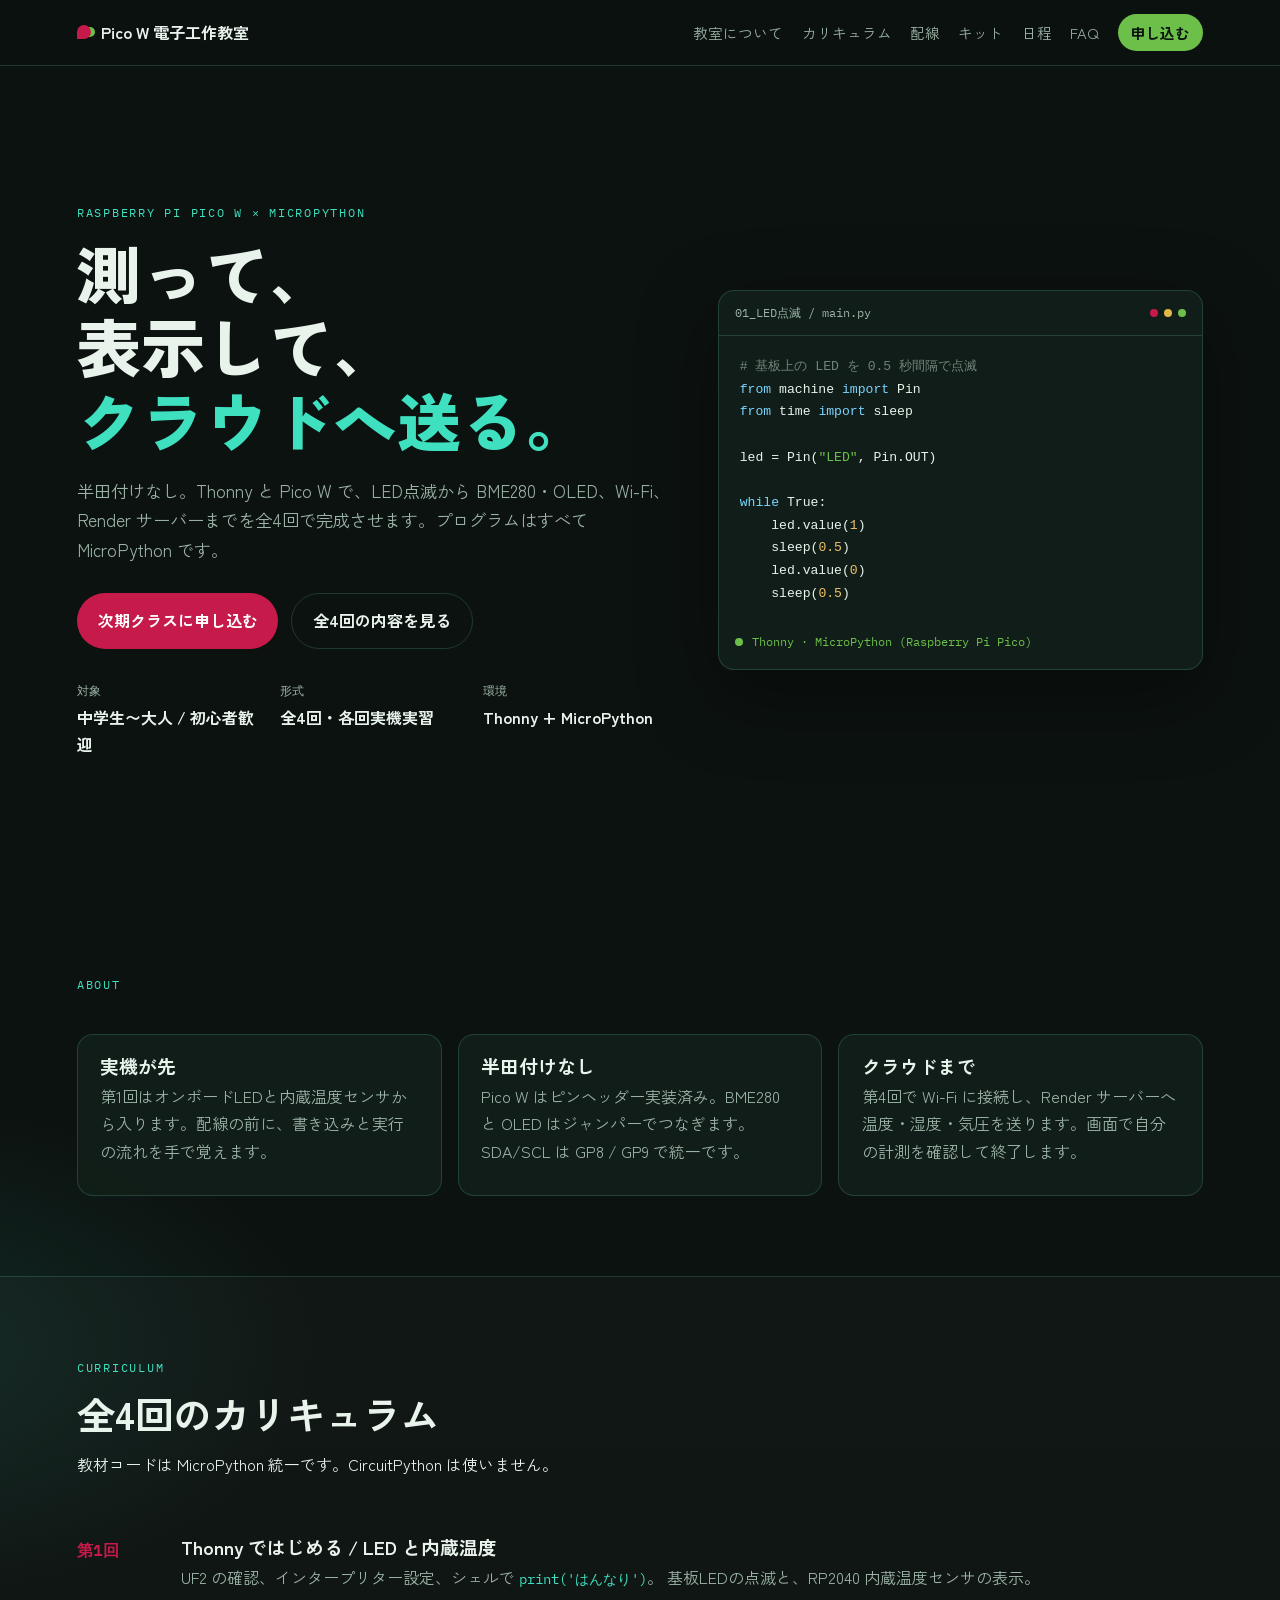
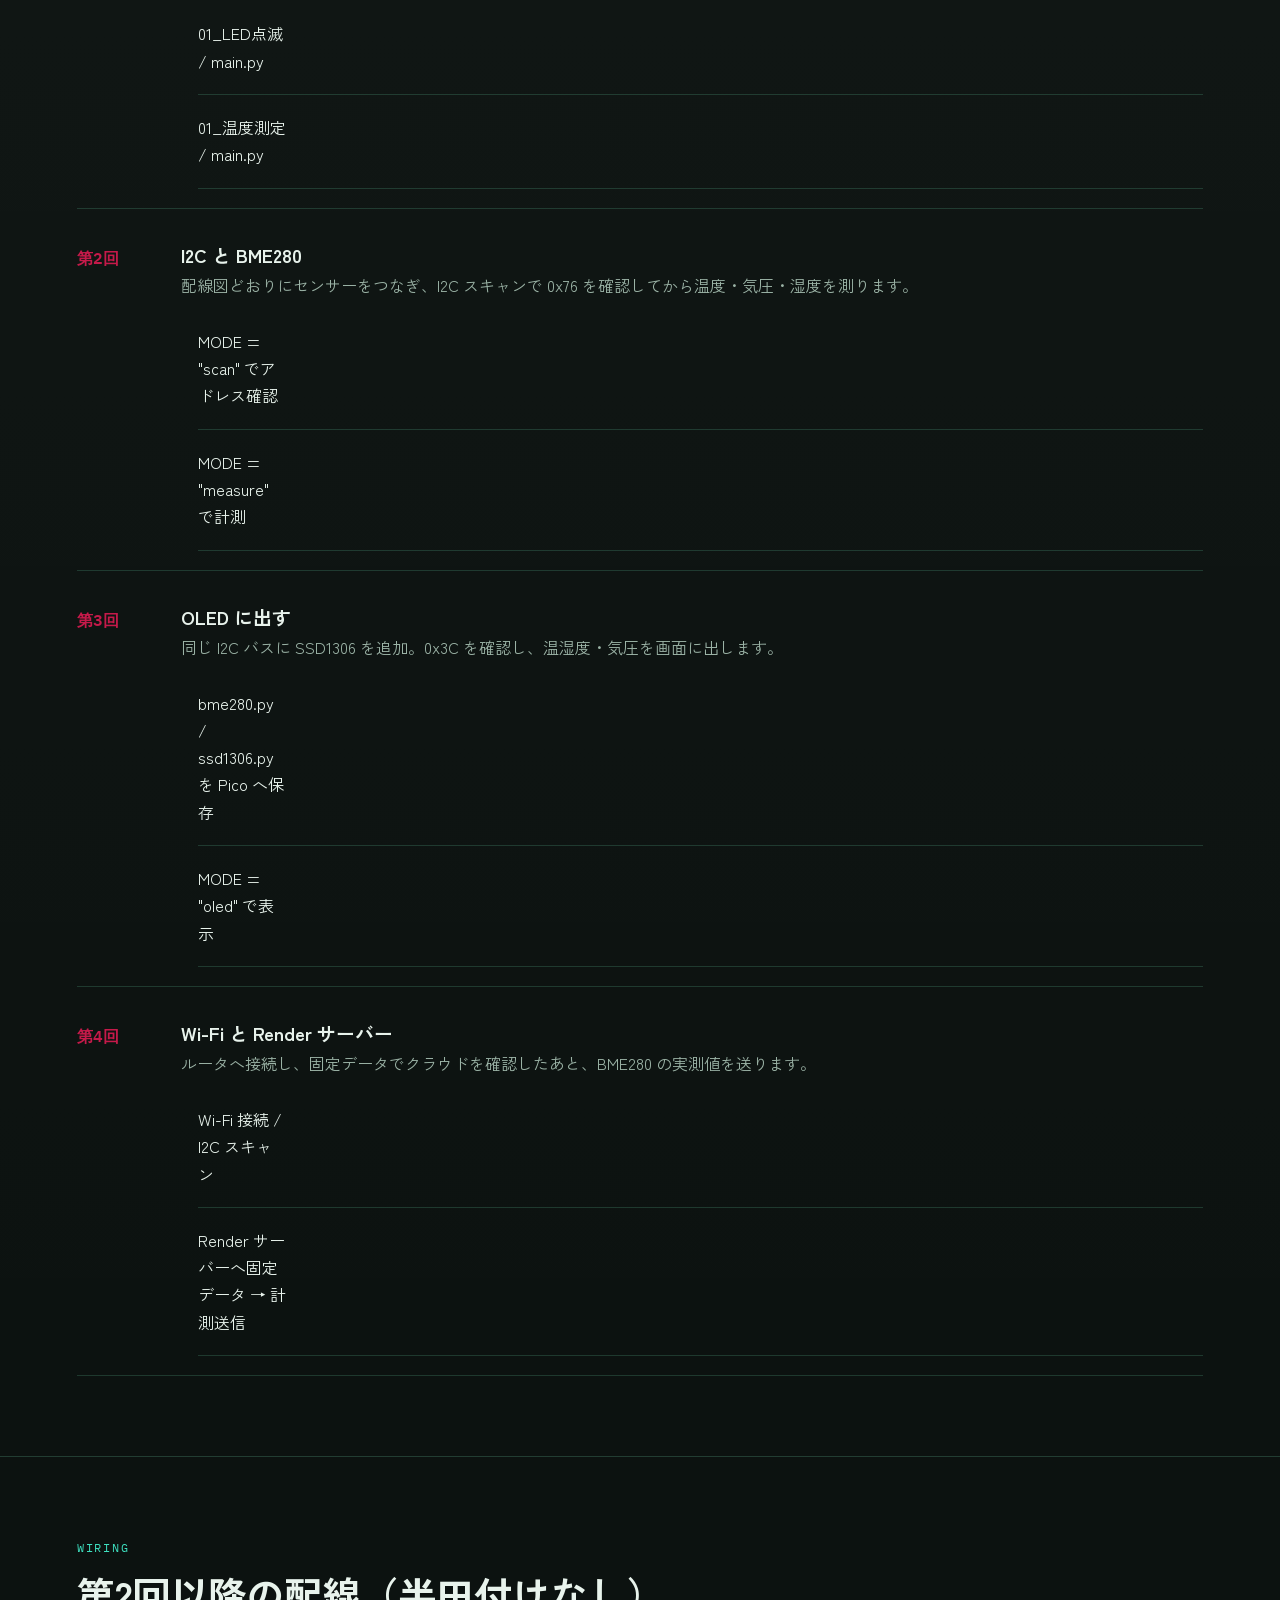
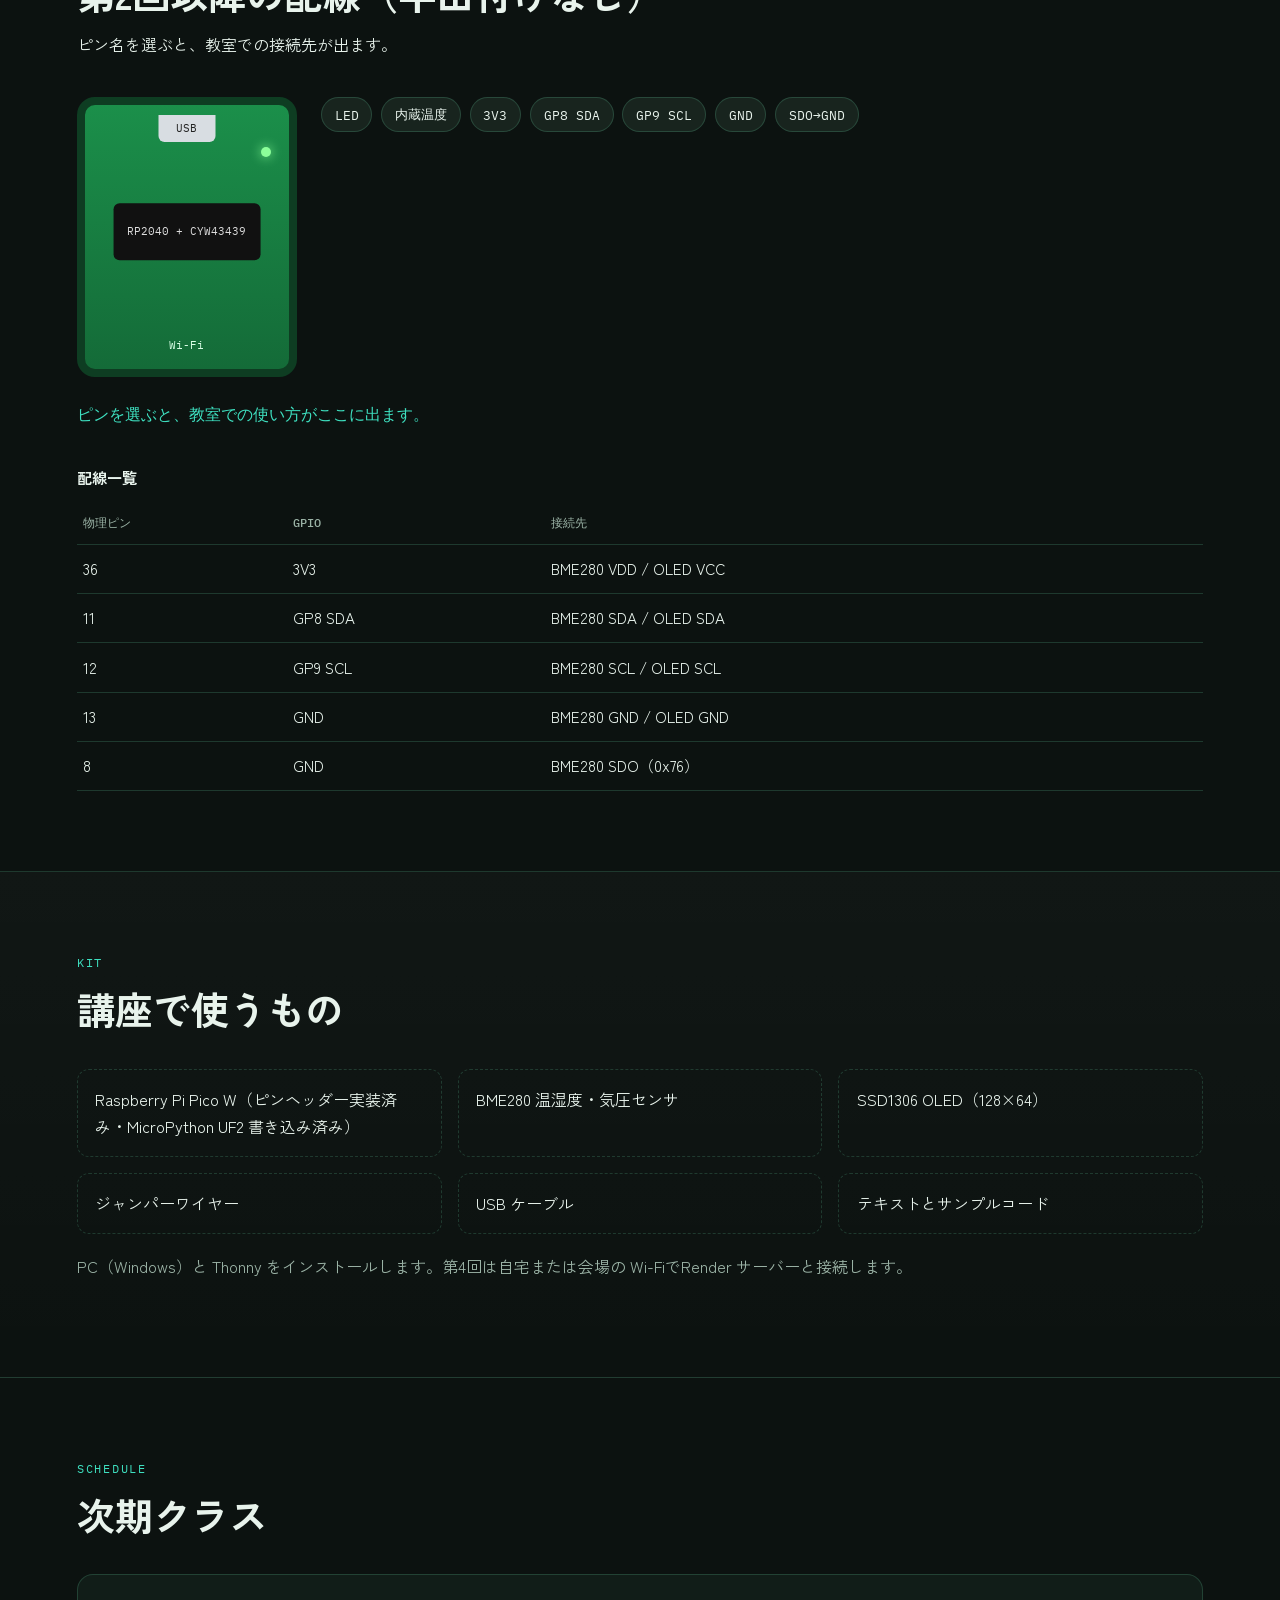
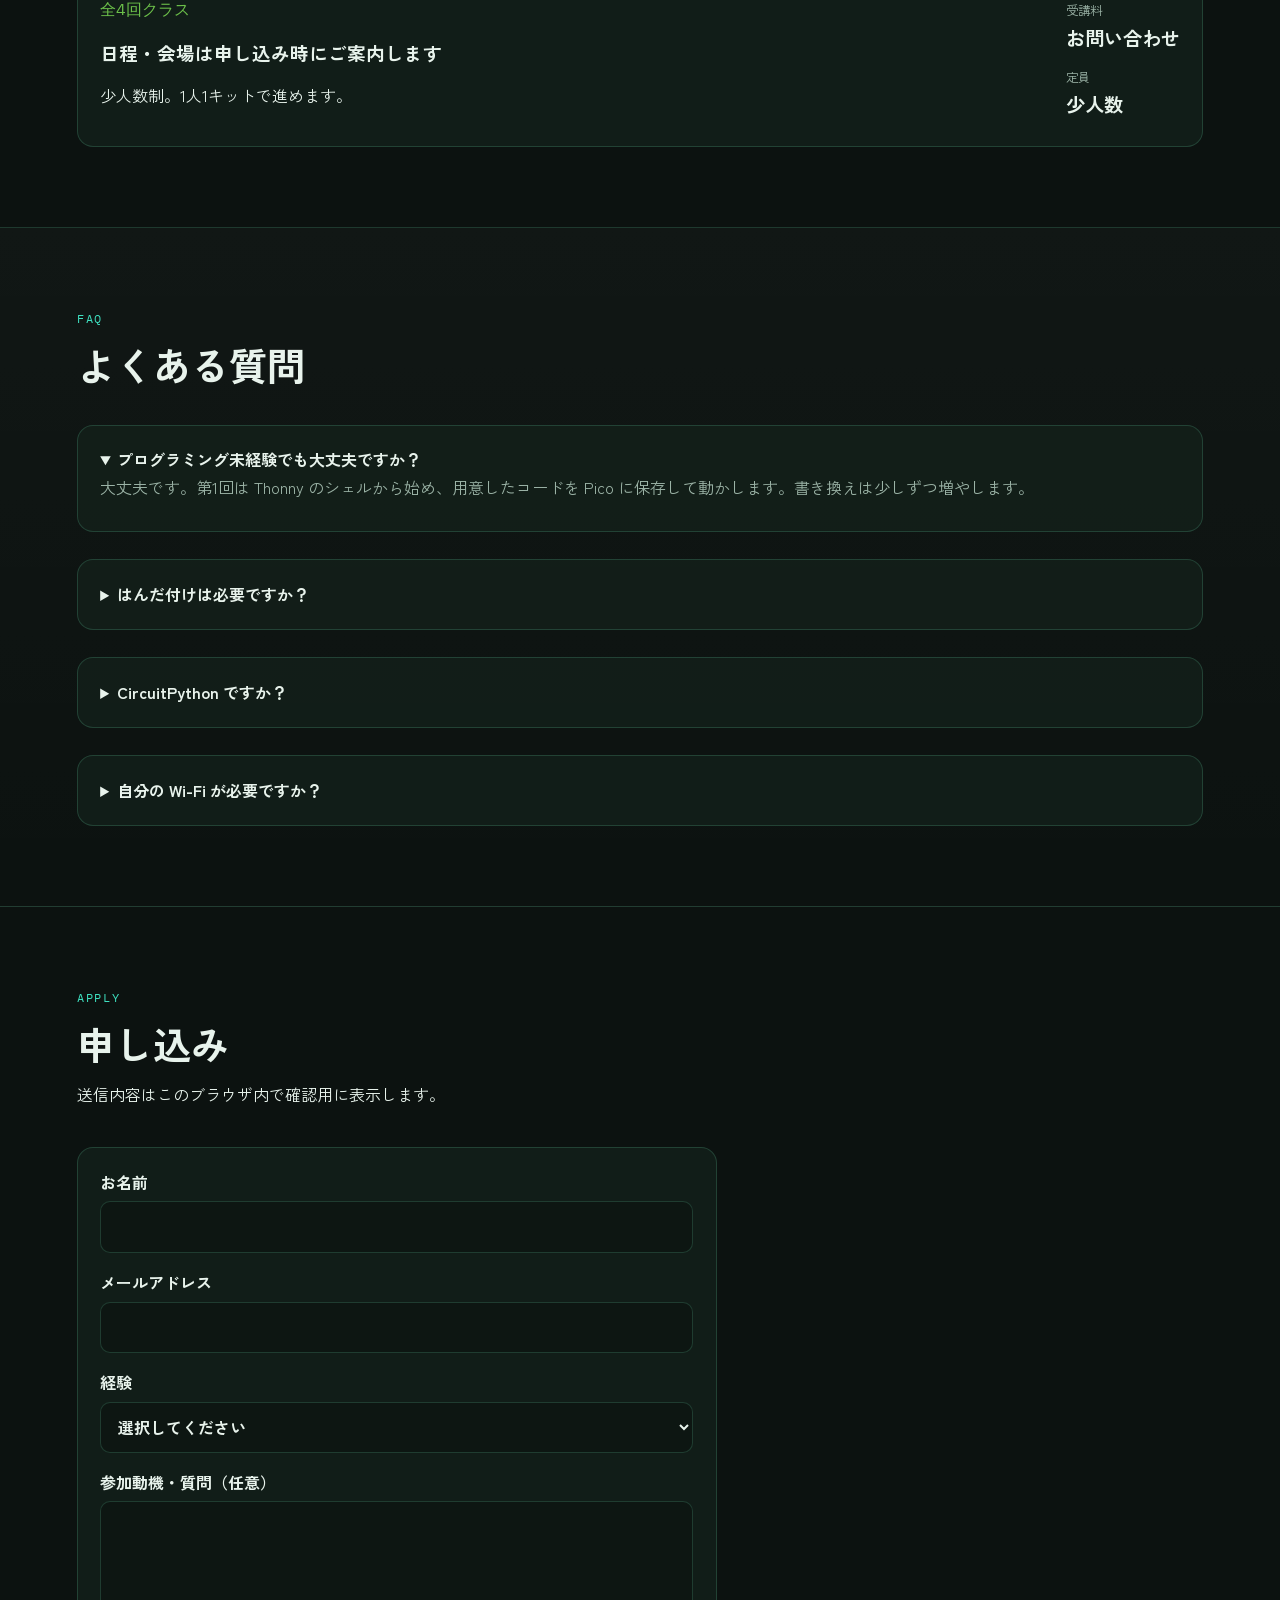
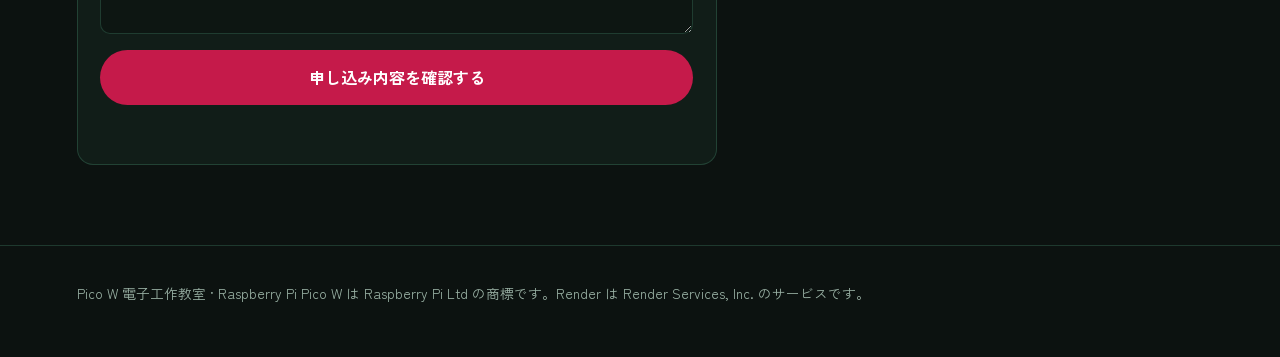
==== index.html @ 036f5ff4 "Add Pico W workshop static site for Render. Co-authored-by: Cursor <cursoragent@cursor.com>" ====
<!DOCTYPE html>
<html lang="ja">
  <head>
    <meta charset="UTF-8" />
    <meta name="viewport" content="width=device-width, initial-scale=1" />
    <title>Pico W 電子工作教室 | MicroPythonではじめる計測IoT</title>
    <meta
      name="description"
      content="Raspberry Pi Pico WとMicroPythonで学ぶ電子工作教室。LED、BME280、OLED、Wi-Fi、Renderサーバーまで全4回。"
    />
    <link rel="preconnect" href="https://fonts.googleapis.com" />
    <link rel="preconnect" href="https://fonts.gstatic.com" crossorigin />
    <link
      href="https://fonts.googleapis.com/css2?family=IBM+Plex+Mono:wght@400;600&family=Zen+Kaku+Gothic+New:wght@400;500;700;900&display=swap"
      rel="stylesheet"
    />
    <link rel="stylesheet" href="css/style.css" />
  </head>
  <body>
    <header class="site-header">
      <a class="logo" href="#top">
        <span class="logo-mark" aria-hidden="true"></span>
        Pico W 電子工作教室
      </a>
      <button class="nav-toggle" type="button" aria-expanded="false" aria-controls="site-nav">
        <span class="sr-only">メニュー</span>
        <span></span>
      </button>
      <nav id="site-nav" class="site-nav">
        <a href="#about">教室について</a>
        <a href="#curriculum">カリキュラム</a>
        <a href="#wiring">配線</a>
        <a href="#kit">キット</a>
        <a href="#schedule">日程</a>
        <a href="#faq">FAQ</a>
        <a class="nav-cta" href="#apply">申し込む</a>
      </nav>
    </header>

    <main id="top">
      <section class="hero">
        <div class="hero-copy">
          <p class="eyebrow">Raspberry Pi Pico W × MicroPython</p>
          <h1>測って、<br />表示して、<br /><em>クラウドへ送る。</em></h1>
          <p class="lead">
            半田付けなし。Thonny と Pico W で、LED点滅から BME280・OLED、Wi-Fi、Render
            サーバーまでを全4回で完成させます。プログラムはすべて MicroPython です。
          </p>
          <div class="hero-actions">
            <a class="btn btn-primary" href="#apply">次期クラスに申し込む</a>
            <a class="btn btn-ghost" href="#curriculum">全4回の内容を見る</a>
          </div>
          <dl class="hero-meta">
            <div>
              <dt>対象</dt>
              <dd>中学生〜大人 / 初心者歓迎</dd>
            </div>
            <div>
              <dt>形式</dt>
              <dd>全4回・各回実機実習</dd>
            </div>
            <div>
              <dt>環境</dt>
              <dd>Thonny + MicroPython</dd>
            </div>
          </dl>
        </div>
        <aside class="hero-board" aria-label="第1回のコード例">
          <div class="board">
            <div class="board-header">
              <span>01_LED点滅 / main.py</span>
              <span class="dots"><i></i><i></i><i></i></span>
            </div>
            <pre><code><span class="cmt"># 基板上の LED を 0.5 秒間隔で点滅</span>
<span class="kw">from</span> machine <span class="kw">import</span> Pin
<span class="kw">from</span> time <span class="kw">import</span> sleep

led = Pin(<span class="str">"LED"</span>, Pin.OUT)

<span class="kw">while</span> True:
    led.value(<span class="num">1</span>)
    sleep(<span class="num">0.5</span>)
    led.value(<span class="num">0</span>)
    sleep(<span class="num">0.5</span>)</code></pre>
            <div class="board-status">
              <span class="pulse"></span>
              Thonny · MicroPython (Raspberry Pi Pico)
            </div>
          </div>
        </aside>
      </section>

      <section id="about" class="section">
        <div class="section-head">
          <p class="eyebrow">About</p>
        </div>
        <div class="about-grid">
          <article>
            <h3>実機が先</h3>
            <p>
              第1回はオンボードLEDと内蔵温度センサから入ります。配線の前に、書き込みと実行の流れを手で覚えます。
            </p>
          </article>
          <article>
            <h3>半田付けなし</h3>
            <p>
              Pico W はピンヘッダー実装済み。BME280 と OLED はジャンパーでつなぎます。SDA/SCL は GP8 / GP9 で統一です。
            </p>
          </article>
          <article>
            <h3>クラウドまで</h3>
            <p>
              第4回で Wi-Fi に接続し、Render サーバーへ温度・湿度・気圧を送ります。画面で自分の計測を確認して終了します。
            </p>
          </article>
        </div>
      </section>

      <section id="curriculum" class="section section-alt">
        <div class="section-head">
          <p class="eyebrow">Curriculum</p>
          <h2>全4回のカリキュラム</h2>
          <p>教材コードは MicroPython 統一です。CircuitPython は使いません。</p>
        </div>
        <ol class="curriculum">
          <li>
            <span class="week">第1回</span>
            <div>
              <h3>Thonny ではじめる / LED と内蔵温度</h3>
              <p>
                UF2 の確認、インタープリター設定、シェルで <code>print('はんなり')</code>。
                基板LEDの点滅と、RP2040 内蔵温度センサの表示。
              </p>
              <ul>
                <li>01_LED点滅 / main.py</li>
                <li>01_温度測定 / main.py</li>
              </ul>
            </div>
          </li>
          <li>
            <span class="week">第2回</span>
            <div>
              <h3>I2C と BME280</h3>
              <p>
                配線図どおりにセンサーをつなぎ、I2C スキャンで 0x76 を確認してから温度・気圧・湿度を測ります。
              </p>
              <ul>
                <li>MODE = "scan" でアドレス確認</li>
                <li>MODE = "measure" で計測</li>
              </ul>
            </div>
          </li>
          <li>
            <span class="week">第3回</span>
            <div>
              <h3>OLED に出す</h3>
              <p>
                同じ I2C バスに SSD1306 を追加。0x3C を確認し、温湿度・気圧を画面に出します。
              </p>
              <ul>
                <li>bme280.py / ssd1306.py を Pico へ保存</li>
                <li>MODE = "oled" で表示</li>
              </ul>
            </div>
          </li>
          <li>
            <span class="week">第4回</span>
            <div>
              <h3>Wi-Fi と Render サーバー</h3>
              <p>
                ルータへ接続し、固定データでクラウドを確認したあと、BME280 の実測値を送ります。
              </p>
              <ul>
                <li>Wi-Fi 接続 / I2C スキャン</li>
                <li>Render サーバーへ固定データ → 計測送信</li>
              </ul>
            </div>
          </li>
        </ol>
      </section>

      <section id="wiring" class="section">
        <div class="section-head">
          <p class="eyebrow">Wiring</p>
          <h2>第2回以降の配線（半田付けなし）</h2>
          <p>ピン名を選ぶと、教室での接続先が出ます。</p>
        </div>
        <div class="pinout-wrap">
          <div class="pico" role="img" aria-label="Raspberry Pi Pico W の簡易図">
            <div class="pico-usb">USB</div>
            <div class="pico-chip">RP2040 + CYW43439</div>
            <div class="pico-led" id="onboard-led"></div>
            <div class="pico-wifi">Wi-Fi</div>
          </div>
          <div class="pins">
            <button type="button" data-pin="LED" data-use="第1回：基板上LEDの点滅">LED</button>
            <button type="button" data-pin="ADC4" data-use="第1回：RP2040 内蔵温度センサ">内蔵温度</button>
            <button type="button" data-pin="3V3 / ピン36" data-use="BME280 VDD / OLED VCC">3V3</button>
            <button type="button" data-pin="GP8 / ピン11" data-use="SDA（BME280 と OLED 共通）">GP8 SDA</button>
            <button type="button" data-pin="GP9 / ピン12" data-use="SCL（BME280 と OLED 共通）">GP9 SCL</button>
            <button type="button" data-pin="GND / ピン13" data-use="BME280 GND / OLED GND">GND</button>
            <button type="button" data-pin="GND / ピン8" data-use="BME280 SDO（アドレスを 0x76 にする）">SDO→GND</button>
          </div>
          <p class="pin-detail" id="pin-detail">ピンを選ぶと、教室での使い方がここに出ます。</p>
        </div>
        <table class="wire-table">
          <caption>配線一覧</caption>
          <thead>
            <tr>
              <th>物理ピン</th>
              <th>GPIO</th>
              <th>接続先</th>
            </tr>
          </thead>
          <tbody>
            <tr>
              <td>36</td>
              <td>3V3</td>
              <td>BME280 VDD / OLED VCC</td>
            </tr>
            <tr>
              <td>11</td>
              <td>GP8 SDA</td>
              <td>BME280 SDA / OLED SDA</td>
            </tr>
            <tr>
              <td>12</td>
              <td>GP9 SCL</td>
              <td>BME280 SCL / OLED SCL</td>
            </tr>
            <tr>
              <td>13</td>
              <td>GND</td>
              <td>BME280 GND / OLED GND</td>
            </tr>
            <tr>
              <td>8</td>
              <td>GND</td>
              <td>BME280 SDO（0x76）</td>
            </tr>
          </tbody>
        </table>
      </section>

      <section id="kit" class="section section-alt">
        <div class="section-head">
          <p class="eyebrow">Kit</p>
          <h2>講座で使うもの</h2>
        </div>
        <ul class="kit-list">
          <li>Raspberry Pi Pico W（ピンヘッダー実装済み・MicroPython UF2 書き込み済み）</li>
          <li>BME280 温湿度・気圧センサ</li>
          <li>SSD1306 OLED（128×64）</li>
          <li>ジャンパーワイヤー</li>
          <li>USB ケーブル</li>
          <li>テキストとサンプルコード</li>
        </ul>
        <p class="note">
          PC（Windows）と Thonny をインストールします。第4回は自宅または会場の Wi-FiでRender サーバーと接続します。
        </p>
      </section>

      <section id="schedule" class="section">
        <div class="section-head">
          <p class="eyebrow">Schedule</p>
          <h2>次期クラス</h2>
        </div>
        <div class="schedule-card">
          <div>
            <p class="term">全4回クラス</p>
            <h3>日程・会場は申し込み時にご案内します</h3>
            <p>少人数制。1人1キットで進めます。</p>
          </div>
          <dl>
            <div>
              <dt>受講料</dt>
              <dd>お問い合わせ</dd>
            </div>
            <div>
              <dt>定員</dt>
              <dd>少人数</dd>
            </div>
          </dl>
        </div>
      </section>

      <section id="faq" class="section section-alt">
        <div class="section-head">
          <p class="eyebrow">FAQ</p>
          <h2>よくある質問</h2>
        </div>
        <div class="faq">
          <details open>
            <summary>プログラミング未経験でも大丈夫ですか？</summary>
            <p>
              大丈夫です。第1回は Thonny のシェルから始め、用意したコードを Pico に保存して動かします。書き換えは少しずつ増やします。
            </p>
          </details>
          <details>
            <summary>はんだ付けは必要ですか？</summary>
            <p>キットの Pico W、BME280基板、OLED基板はピンヘッダー実装済みです。BME280基板、OLED基板とはジャンパー接続です。</p>
          </details>
          <details>
            <summary>CircuitPython ですか？</summary>
            <p>MicroPython (Raspberry Pi Pico) を使います。</p>
          </details>
          <details>
            <summary>自分の Wi-Fi が必要ですか？</summary>
            <p>第1〜3回は不要です。第4回だけ SSID とパスワード、Render サーバーの URL が必要になります。</p>
          </details>
        </div>
      </section>

      <section id="apply" class="section apply">
        <div class="section-head">
          <p class="eyebrow">Apply</p>
          <h2>申し込み</h2>
          <p>送信内容はこのブラウザ内で確認用に表示します。</p>
        </div>
        <form id="apply-form" class="apply-form" novalidate>
          <label>
            お名前
            <input name="name" type="text" autocomplete="name" required />
          </label>
          <label>
            メールアドレス
            <input name="email" type="email" autocomplete="email" required />
          </label>
          <label>
            経験
            <select name="experience" required>
              <option value="">選択してください</option>
              <option>電子工作もプログラムも初めて</option>
              <option>プログラムは少し書いたことがある</option>
              <option>Arduino や他マイコンの経験あり</option>
            </select>
          </label>
          <label>
            参加動機・質問（任意）
            <textarea name="note" rows="4"></textarea>
          </label>
          <button class="btn btn-primary" type="submit">申し込み内容を確認する</button>
          <p class="form-status" id="form-status" role="status"></p>
        </form>
      </section>
    </main>

    <footer class="site-footer">
      <p>Pico W 電子工作教室 · Raspberry Pi Pico W は Raspberry Pi Ltd の商標です。Render は Render Services, Inc. のサービスです。</p>
    </footer>
    <script src="js/main.js"></script>
  </body>
</html>
---- css/style.css ----
:root {
  --bg: #0c1210;
  --ink: #e8f3ec;
  --muted: #9bb3a6;
  --raspberry: #c51a4a;
  --leaf: #6cc04a;
  --cyan: #3ee0c0;
  --line: rgba(110, 232, 180, 0.18);
  --card: rgba(19, 32, 26, 0.86);
  --font: "Zen Kaku Gothic New", sans-serif;
  --mono: "IBM Plex Mono", ui-monospace, monospace;
}

*,
*::before,
*::after {
  box-sizing: border-box;
}

html {
  scroll-behavior: smooth;
}

body {
  margin: 0;
  font-family: var(--font);
  color: var(--ink);
  background:
    radial-gradient(1200px 600px at 80% -10%, rgba(197, 26, 74, 0.22), transparent 55%),
    radial-gradient(900px 500px at -10% 20%, rgba(62, 224, 192, 0.12), transparent 50%),
    var(--bg);
  line-height: 1.7;
}

.sr-only {
  position: absolute;
  width: 1px;
  height: 1px;
  overflow: hidden;
  clip: rect(0 0 0 0);
}

a {
  color: var(--cyan);
}

.site-header {
  position: sticky;
  top: 0;
  z-index: 20;
  display: flex;
  align-items: center;
  justify-content: space-between;
  padding: 0.85rem 6vw;
  background: rgba(12, 18, 16, 0.82);
  backdrop-filter: blur(12px);
  border-bottom: 1px solid var(--line);
}

.logo {
  display: flex;
  align-items: center;
  gap: 0.65rem;
  color: var(--ink);
  text-decoration: none;
  font-weight: 700;
}

.logo-mark {
  width: 14px;
  height: 14px;
  border-radius: 50% 50% 50% 0;
  background: var(--raspberry);
  box-shadow: 6px 0 0 -2px var(--leaf);
}

.site-nav {
  display: flex;
  align-items: center;
  gap: 1.15rem;
}

.site-nav a {
  color: var(--muted);
  text-decoration: none;
  font-size: 0.92rem;
}

.site-nav a:hover,
.site-nav a:focus-visible {
  color: var(--ink);
}

.nav-cta {
  color: var(--bg) !important;
  background: var(--leaf);
  padding: 0.4rem 0.8rem;
  border-radius: 999px;
  font-weight: 700;
}

.nav-toggle {
  display: none;
  width: 42px;
  height: 42px;
  border: 1px solid var(--line);
  background: transparent;
  border-radius: 8px;
}

.nav-toggle span,
.nav-toggle span::before,
.nav-toggle span::after {
  display: block;
  width: 18px;
  height: 2px;
  background: var(--ink);
  position: relative;
  margin: 0 auto;
}

.nav-toggle span::before,
.nav-toggle span::after {
  content: "";
  position: absolute;
  left: 0;
}

.nav-toggle span::before {
  top: -6px;
}

.nav-toggle span::after {
  top: 6px;
}

.hero,
.section {
  padding: 5rem 6vw;
}

.hero {
  display: grid;
  grid-template-columns: 1.1fr 0.9fr;
  gap: 3rem;
  align-items: center;
  min-height: calc(100vh - 72px);
}

.eyebrow {
  font-family: var(--mono);
  font-size: 0.78rem;
  letter-spacing: 0.14em;
  text-transform: uppercase;
  color: var(--cyan);
  margin: 0 0 0.8rem;
}

h1,
h2,
h3 {
  line-height: 1.15;
}

h1 {
  font-size: clamp(2.2rem, 5vw, 4.2rem);
  font-weight: 900;
  margin: 0 0 1.2rem;
}

h1 em {
  font-style: normal;
  color: var(--cyan);
}

.lead {
  font-size: 1.08rem;
  color: var(--muted);
  max-width: 40rem;
}

.hero-actions {
  display: flex;
  flex-wrap: wrap;
  gap: 0.8rem;
  margin: 1.8rem 0 2rem;
}

.btn {
  display: inline-flex;
  align-items: center;
  justify-content: center;
  text-decoration: none;
  border: 0;
  cursor: pointer;
  font: inherit;
  font-weight: 700;
  border-radius: 999px;
  padding: 0.85rem 1.3rem;
}

.btn-primary {
  background: var(--raspberry);
  color: white;
}

.btn-ghost {
  background: transparent;
  color: var(--ink);
  border: 1px solid var(--line);
}

.hero-meta {
  display: grid;
  grid-template-columns: repeat(3, minmax(0, 1fr));
  gap: 1rem;
  margin: 0;
}

.hero-meta dt {
  font-family: var(--mono);
  font-size: 0.72rem;
  color: var(--muted);
}

.hero-meta dd {
  margin: 0.2rem 0 0;
  font-weight: 700;
}

.board {
  background: var(--card);
  border: 1px solid var(--line);
  border-radius: 16px;
  overflow: hidden;
  box-shadow: 0 24px 80px rgba(0, 0, 0, 0.35);
}

.board-header {
  display: flex;
  justify-content: space-between;
  align-items: center;
  padding: 0.7rem 1rem;
  border-bottom: 1px solid var(--line);
  font-family: var(--mono);
  font-size: 0.78rem;
  color: var(--muted);
}

.dots {
  display: flex;
  gap: 6px;
}

.dots i {
  width: 8px;
  height: 8px;
  border-radius: 50%;
  background: #3d4a44;
}

.dots i:nth-child(1) {
  background: var(--raspberry);
}

.dots i:nth-child(2) {
  background: #e0b84a;
}

.dots i:nth-child(3) {
  background: var(--leaf);
}

.board pre {
  margin: 0;
  padding: 1.2rem 1.3rem 1rem;
  overflow: auto;
  font-family: var(--mono);
  font-size: 0.82rem;
  line-height: 1.65;
}

.kw {
  color: #7ad4ff;
}

.num {
  color: #f0c36a;
}

.str {
  color: var(--leaf);
}

.cmt {
  color: #6f8378;
}

.board-status {
  display: flex;
  align-items: center;
  gap: 0.55rem;
  padding: 0.7rem 1rem 1rem;
  font-family: var(--mono);
  font-size: 0.78rem;
  color: var(--leaf);
}

.pulse {
  width: 8px;
  height: 8px;
  border-radius: 50%;
  background: var(--leaf);
  box-shadow: 0 0 0 0 rgba(108, 192, 74, 0.7);
  animation: ping 1.8s infinite;
}

@keyframes ping {
  70% {
    box-shadow: 0 0 0 10px transparent;
  }
}

.section-head {
  max-width: 44rem;
  margin-bottom: 2.4rem;
}

.section-head h2 {
  font-size: clamp(1.6rem, 3vw, 2.4rem);
  margin: 0 0 0.7rem;
}

.section-alt {
  background: linear-gradient(180deg, rgba(255, 255, 255, 0.02), transparent);
  border-block: 1px solid var(--line);
}

.about-grid,
.kit-list,
.faq {
  display: grid;
  gap: 1rem;
}

.about-grid {
  grid-template-columns: repeat(3, minmax(0, 1fr));
}

.about-grid article,
.schedule-card,
.apply-form,
.faq details {
  background: var(--card);
  border: 1px solid var(--line);
  border-radius: 16px;
  padding: 1.3rem 1.4rem;
}

.curriculum {
  list-style: none;
  margin: 0;
  padding: 0;
  display: grid;
  gap: 1rem;
}

.curriculum li {
  display: grid;
  grid-template-columns: 5.5rem 1fr;
  gap: 1rem;
  padding: 1.2rem 0;
  border-bottom: 1px solid var(--line);
}

.week {
  font-family: var(--mono);
  color: var(--raspberry);
  font-weight: 600;
}

.curriculum h3,
.about-grid h3 {
  margin: 0 0 0.4rem;
}

.curriculum p,
.about-grid p,
.faq p {
  margin: 0 0 0.6rem;
  color: var(--muted);
}

.curriculum code {
  font-family: var(--mono);
  font-size: 0.9em;
  color: var(--cyan);
}

.curriculum ul {
  margin: 0;
  padding-left: 1.1rem;
}

.pinout-wrap {
  display: grid;
  grid-template-columns: 220px 1fr;
  gap: 1.5rem;
  align-items: start;
}

.pico {
  height: 280px;
  border-radius: 18px;
  background: linear-gradient(180deg, #1b8f4a, #146b38);
  border: 8px solid #0e3d22;
  position: relative;
}

.pico-usb,
.pico-chip,
.pico-wifi,
.pico-led {
  position: absolute;
  font-family: var(--mono);
  font-size: 0.7rem;
}

.pico-usb {
  top: 10px;
  left: 50%;
  transform: translateX(-50%);
  background: #d8dde2;
  color: #222;
  padding: 4px 18px;
  border-radius: 0 0 6px 6px;
}

.pico-chip {
  top: 48%;
  left: 50%;
  transform: translate(-50%, -50%);
  background: #111;
  color: #ddd;
  padding: 1.2rem 0.7rem;
  border-radius: 6px;
  text-align: center;
  width: 72%;
}

.pico-led {
  width: 10px;
  height: 10px;
  border-radius: 50%;
  background: #8cff9a;
  right: 18px;
  top: 42px;
  box-shadow: 0 0 12px #8cff9a;
}

.pico-wifi {
  bottom: 14px;
  left: 50%;
  transform: translateX(-50%);
  color: #d9ffe6;
}

.pins {
  display: flex;
  flex-wrap: wrap;
  gap: 0.55rem;
}

.pins button {
  font-family: var(--mono);
  background: #18241e;
  color: var(--ink);
  border: 1px solid var(--line);
  border-radius: 999px;
  padding: 0.45rem 0.8rem;
  cursor: pointer;
}

.pins button:hover,
.pins button:focus-visible,
.pins button.is-active {
  border-color: var(--cyan);
  color: var(--cyan);
}

.pin-detail {
  grid-column: 1 / -1;
  margin: 0;
  min-height: 2.4rem;
  font-family: var(--mono);
  color: var(--cyan);
}

.wire-table {
  width: 100%;
  border-collapse: collapse;
  margin-top: 1.6rem;
  font-size: 0.95rem;
}

.wire-table caption {
  text-align: left;
  font-weight: 700;
  margin-bottom: 0.6rem;
}

.wire-table th,
.wire-table td {
  border-bottom: 1px solid var(--line);
  padding: 0.7rem 0.4rem;
  text-align: left;
}

.wire-table th {
  font-family: var(--mono);
  font-size: 0.78rem;
  color: var(--muted);
  font-weight: 500;
}

.kit-list {
  grid-template-columns: repeat(3, minmax(0, 1fr));
  padding: 0;
  list-style: none;
}

.kit-list li {
  border: 1px dashed var(--line);
  border-radius: 12px;
  padding: 1rem 1.1rem;
}

.note {
  color: var(--muted);
  margin-top: 1.2rem;
}

.schedule-card {
  display: flex;
  justify-content: space-between;
  gap: 2rem;
  align-items: center;
}

.term {
  font-family: var(--mono);
  color: var(--leaf);
  margin: 0 0 0.4rem;
}

.schedule-card dl {
  margin: 0;
  display: grid;
  gap: 0.8rem;
}

.schedule-card dt {
  font-size: 0.78rem;
  color: var(--muted);
}

.schedule-card dd {
  margin: 0;
  font-size: 1.2rem;
  font-weight: 700;
}

.faq details + details {
  margin-top: 0.7rem;
}

.faq summary {
  cursor: pointer;
  font-weight: 700;
}

.apply-form {
  display: grid;
  gap: 1rem;
  max-width: 40rem;
}

.apply-form label {
  display: grid;
  gap: 0.35rem;
  font-weight: 700;
}

input,
select,
textarea {
  font: inherit;
  padding: 0.7rem 0.8rem;
  border-radius: 10px;
  border: 1px solid var(--line);
  background: #0d1612;
  color: var(--ink);
}

.form-status {
  min-height: 1.4rem;
  margin: 0;
  color: var(--leaf);
}

.site-footer {
  padding: 1.4rem 6vw 2.4rem;
  color: var(--muted);
  font-size: 0.85rem;
  border-top: 1px solid var(--line);
}

@media (max-width: 900px) {
  .hero,
  .about-grid,
  .pinout-wrap,
  .kit-list,
  .schedule-card {
    grid-template-columns: 1fr;
  }

  .hero-meta,
  .curriculum li {
    grid-template-columns: 1fr;
  }

  .nav-toggle {
    display: inline-flex;
    align-items: center;
  }

  .site-nav {
    display: none;
    position: absolute;
    top: 64px;
    right: 4vw;
    left: 4vw;
    flex-direction: column;
    align-items: stretch;
    padding: 1rem;
    background: #101a16;
    border: 1px solid var(--line);
    border-radius: 12px;
  }

  .site-nav.is-open {
    display: flex;
  }
}
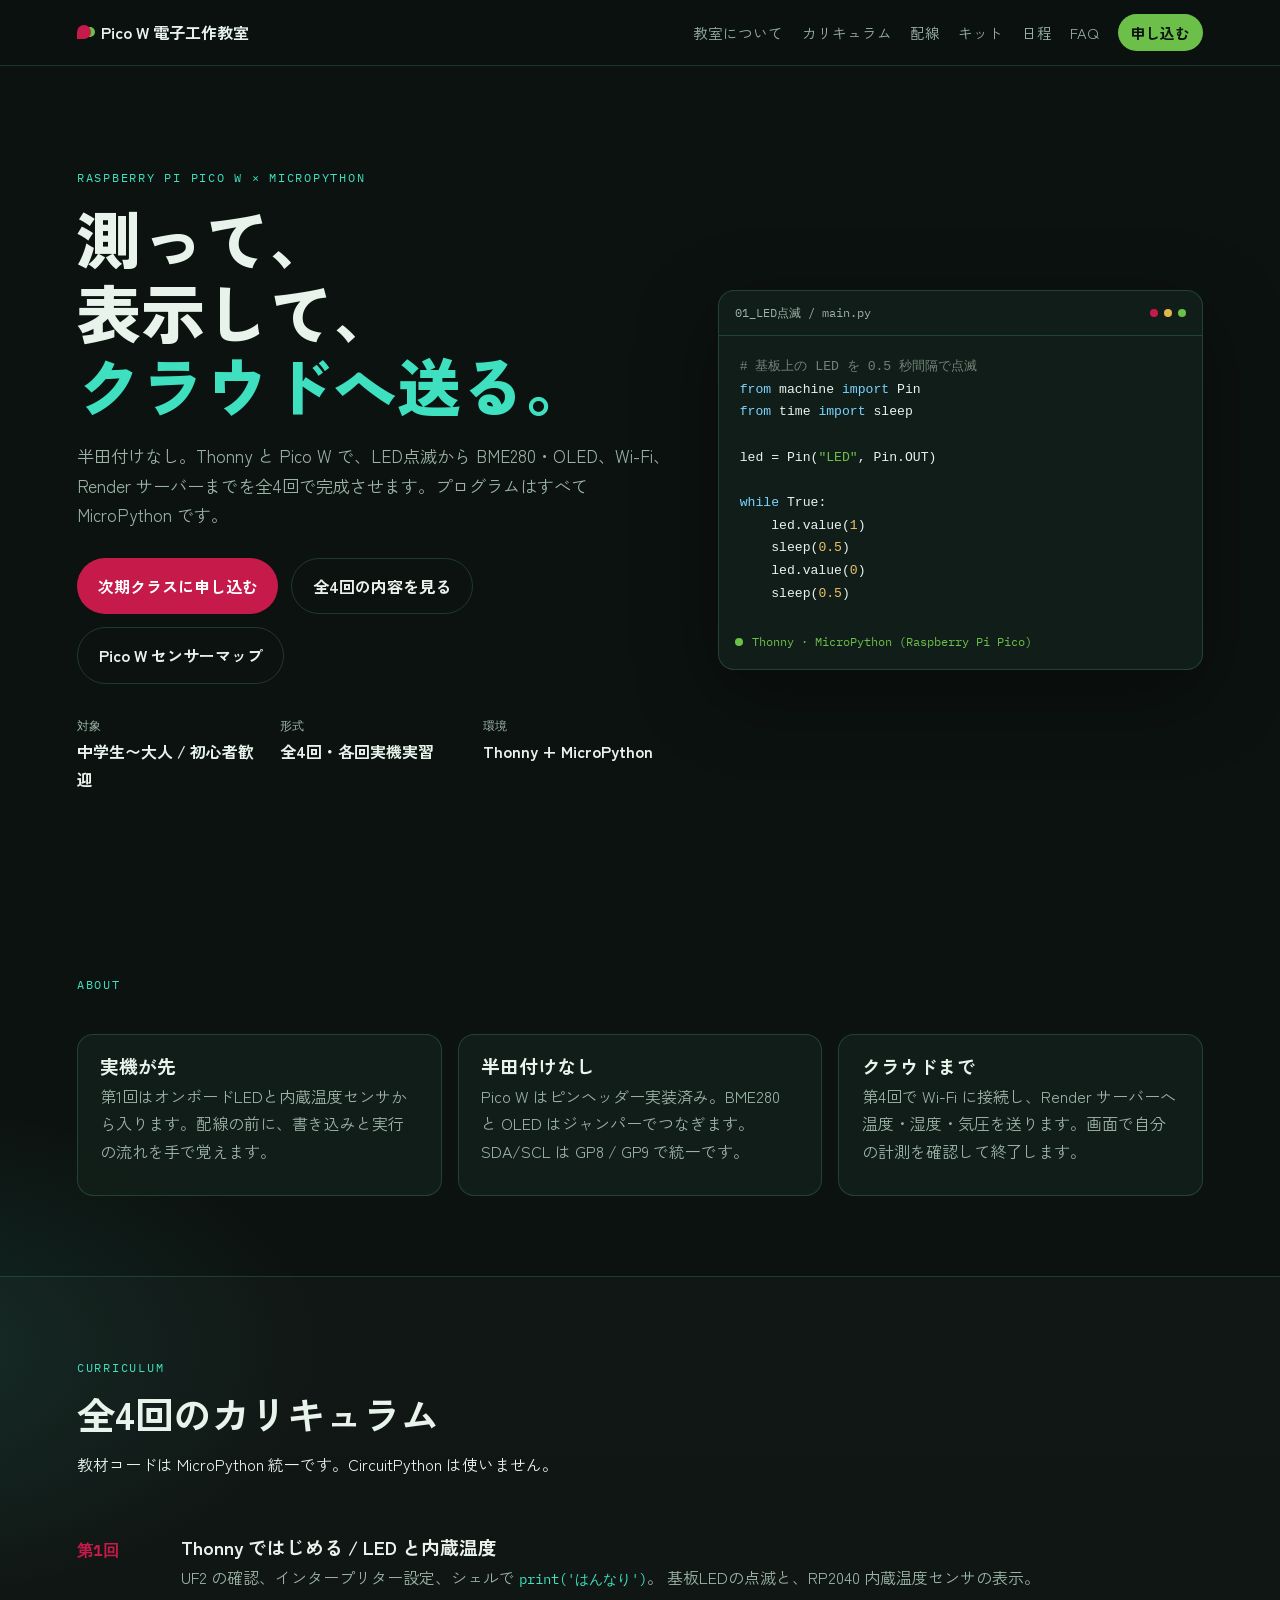
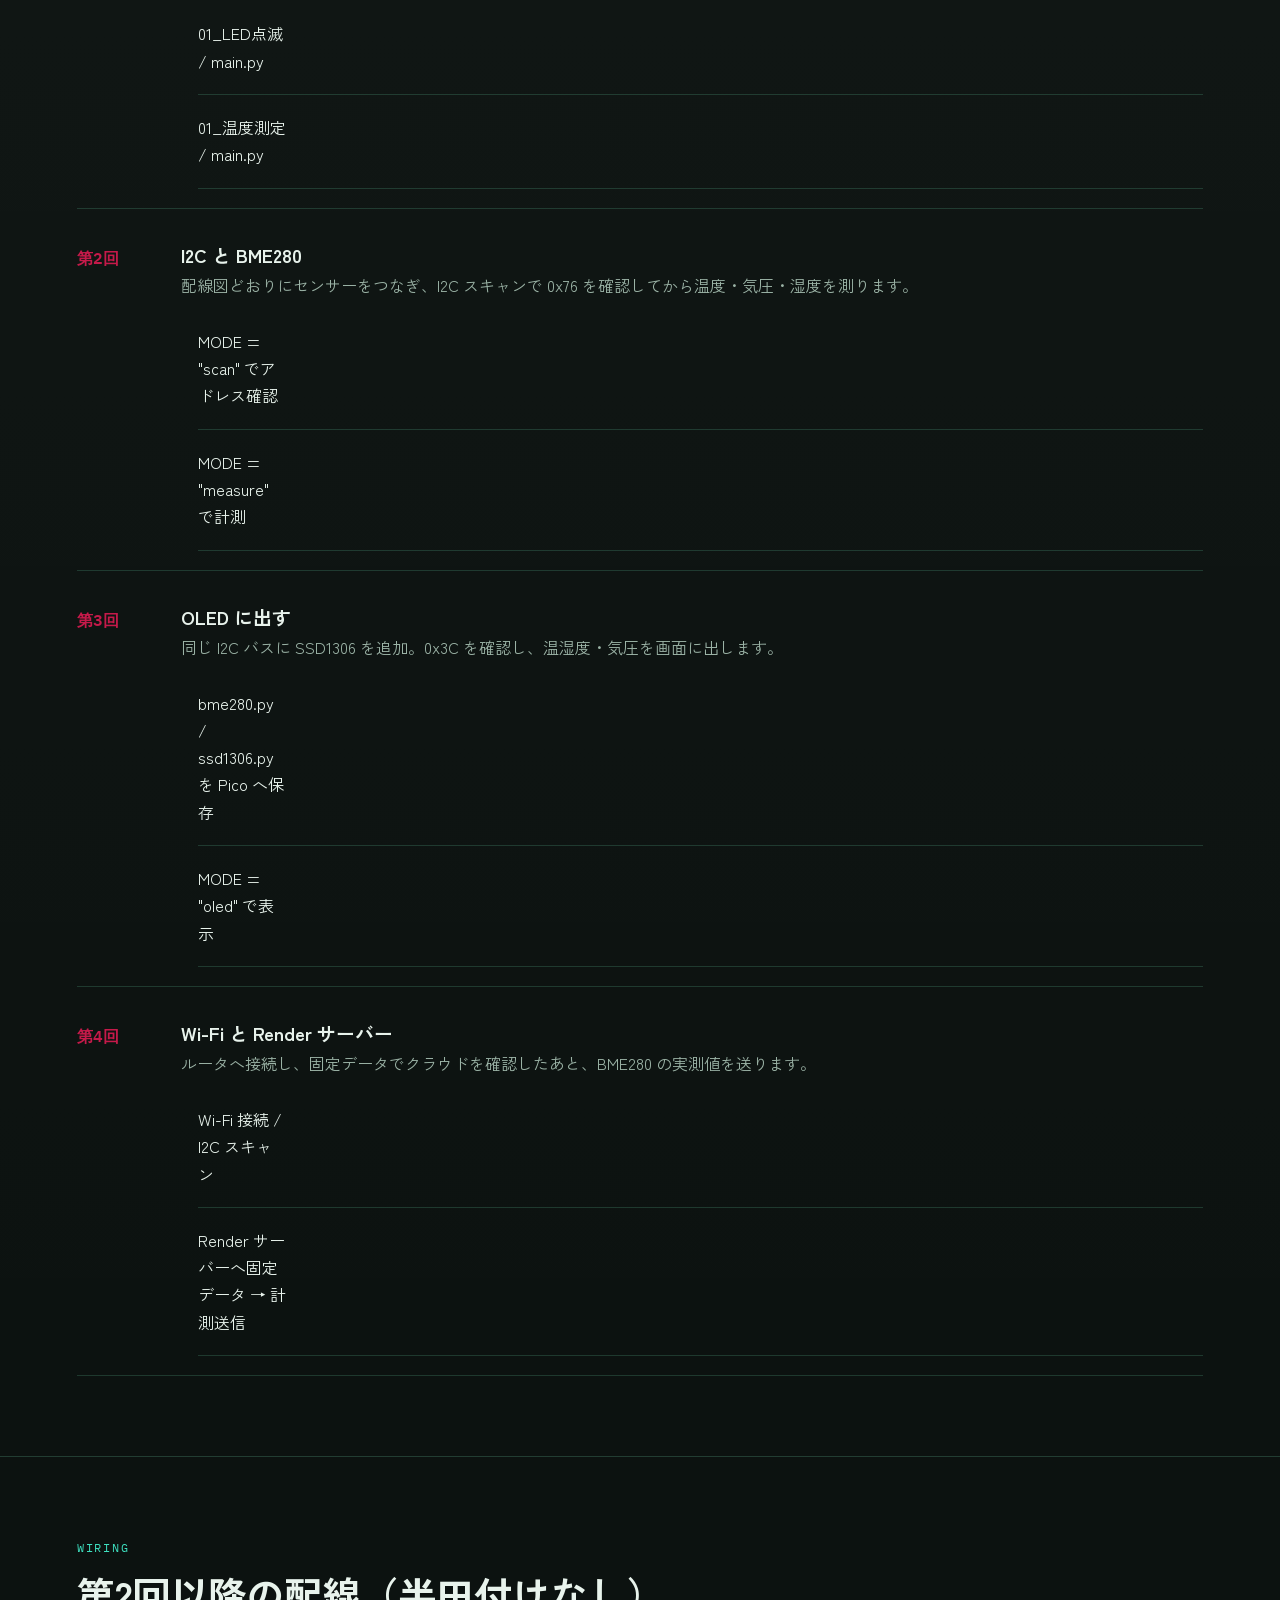
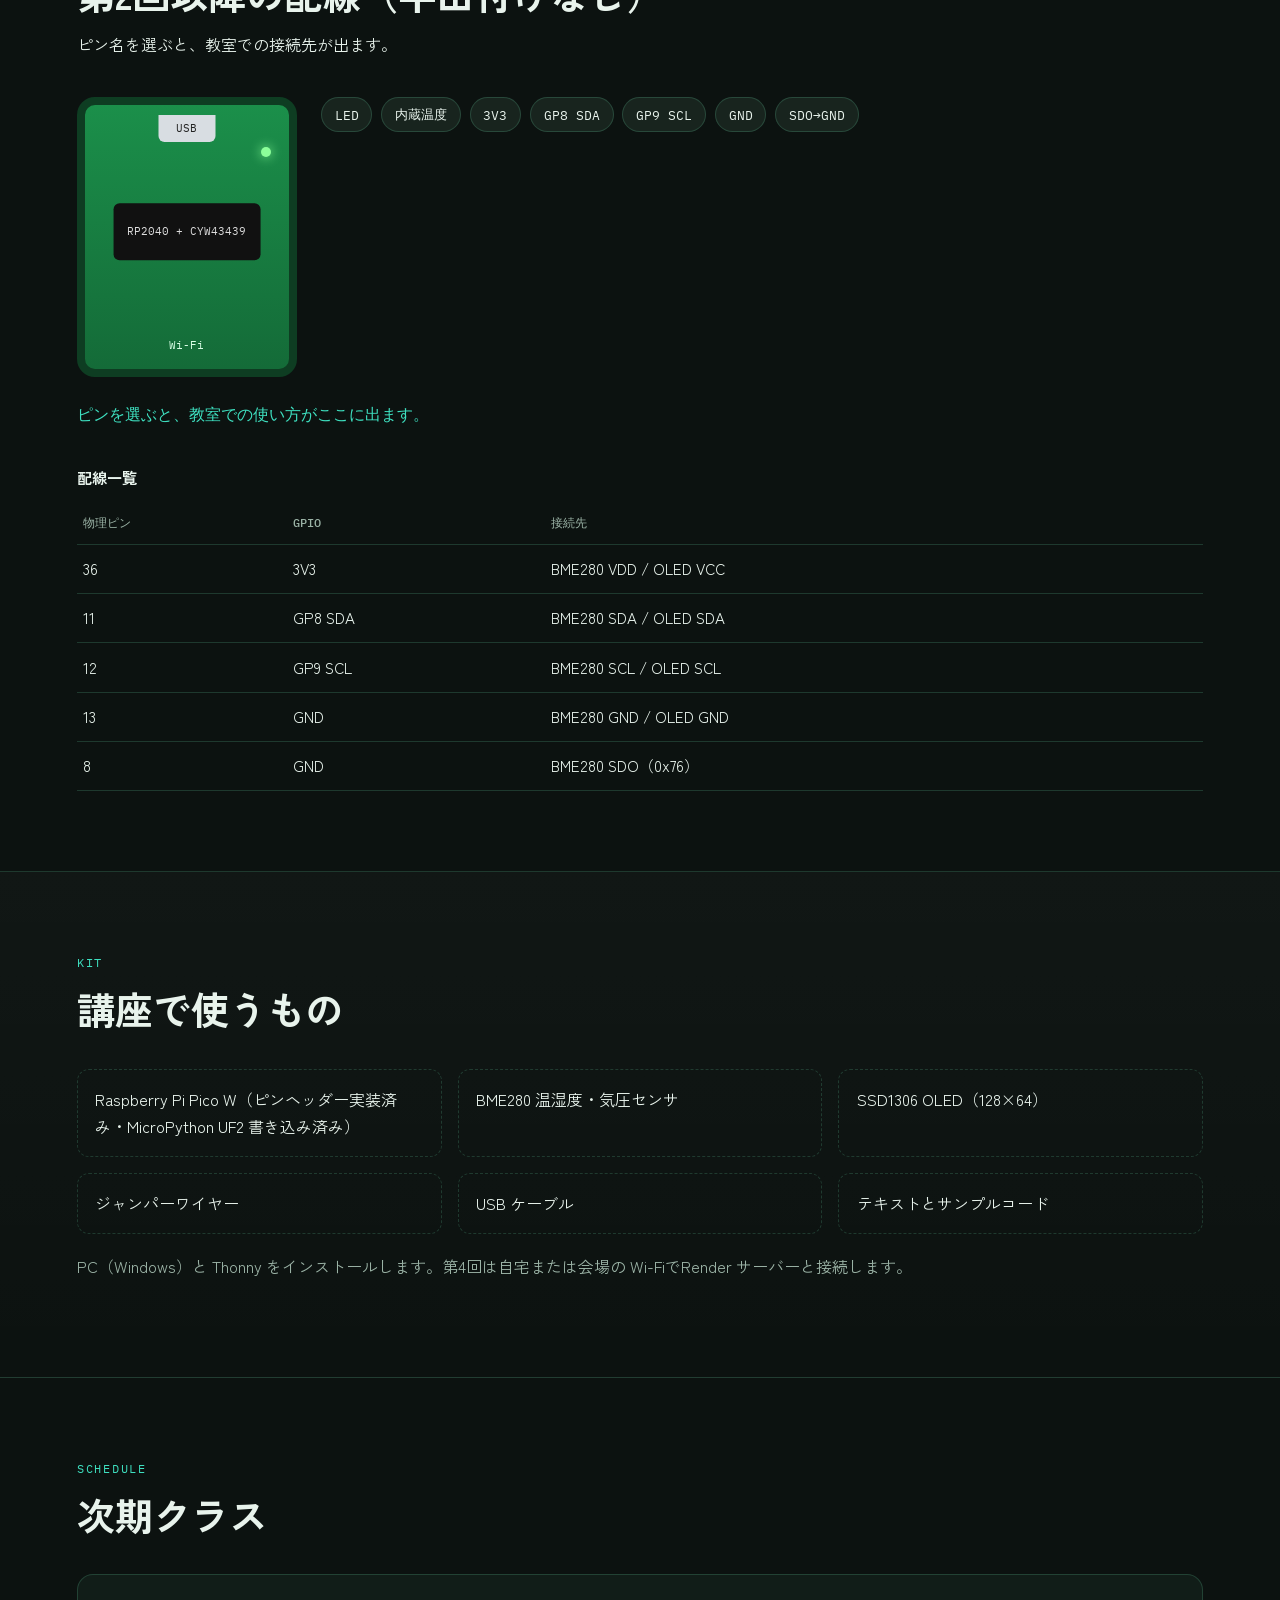
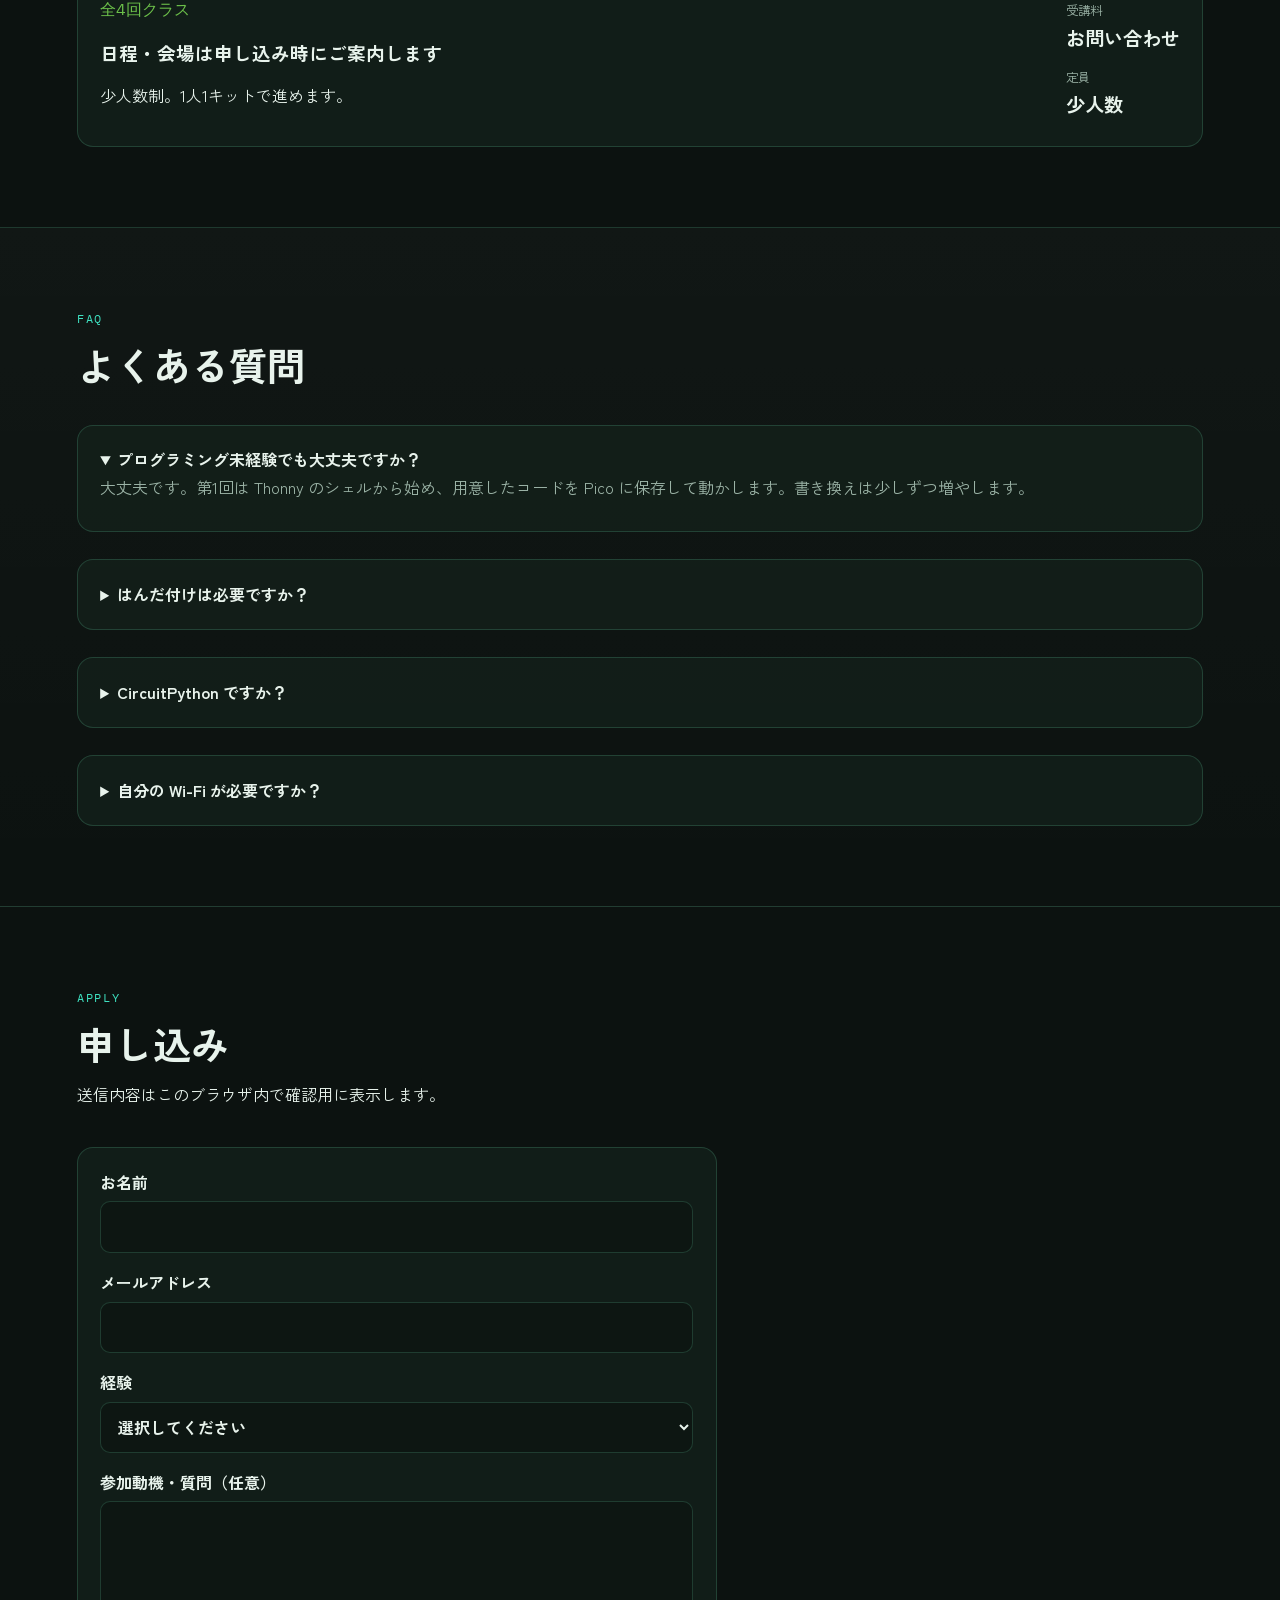
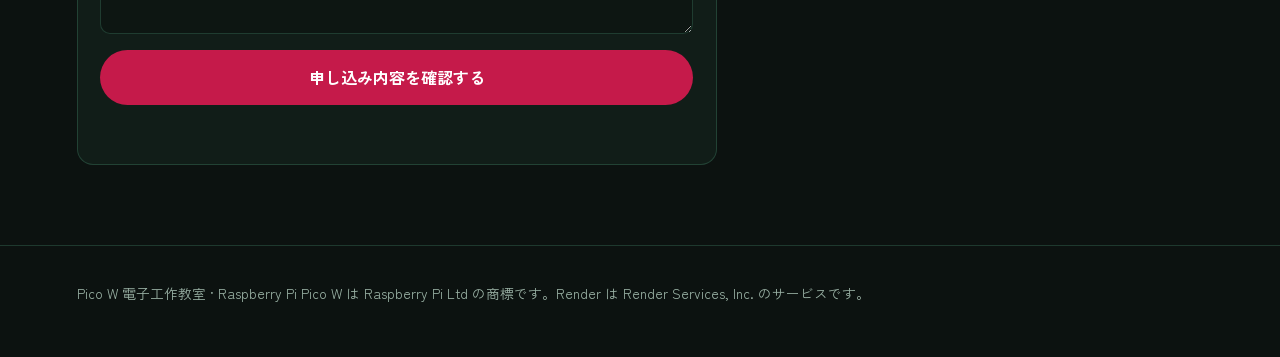
==== commit e5060138: "Add Pico W sensor map link on the hero. Co-authored-by: Cursor <cursoragent@cursor.com>" ====
--- a/index.html
+++ b/index.html
@@ -49,6 +49,7 @@
           <div class="hero-actions">
             <a class="btn btn-primary" href="#apply">次期クラスに申し込む</a>
             <a class="btn btn-ghost" href="#curriculum">全4回の内容を見る</a>
+            <a class="btn btn-ghost" href="https://pico-w-workshop.onrender.com/">Pico W センサーマップ</a>
           </div>
           <dl class="hero-meta">
             <div>
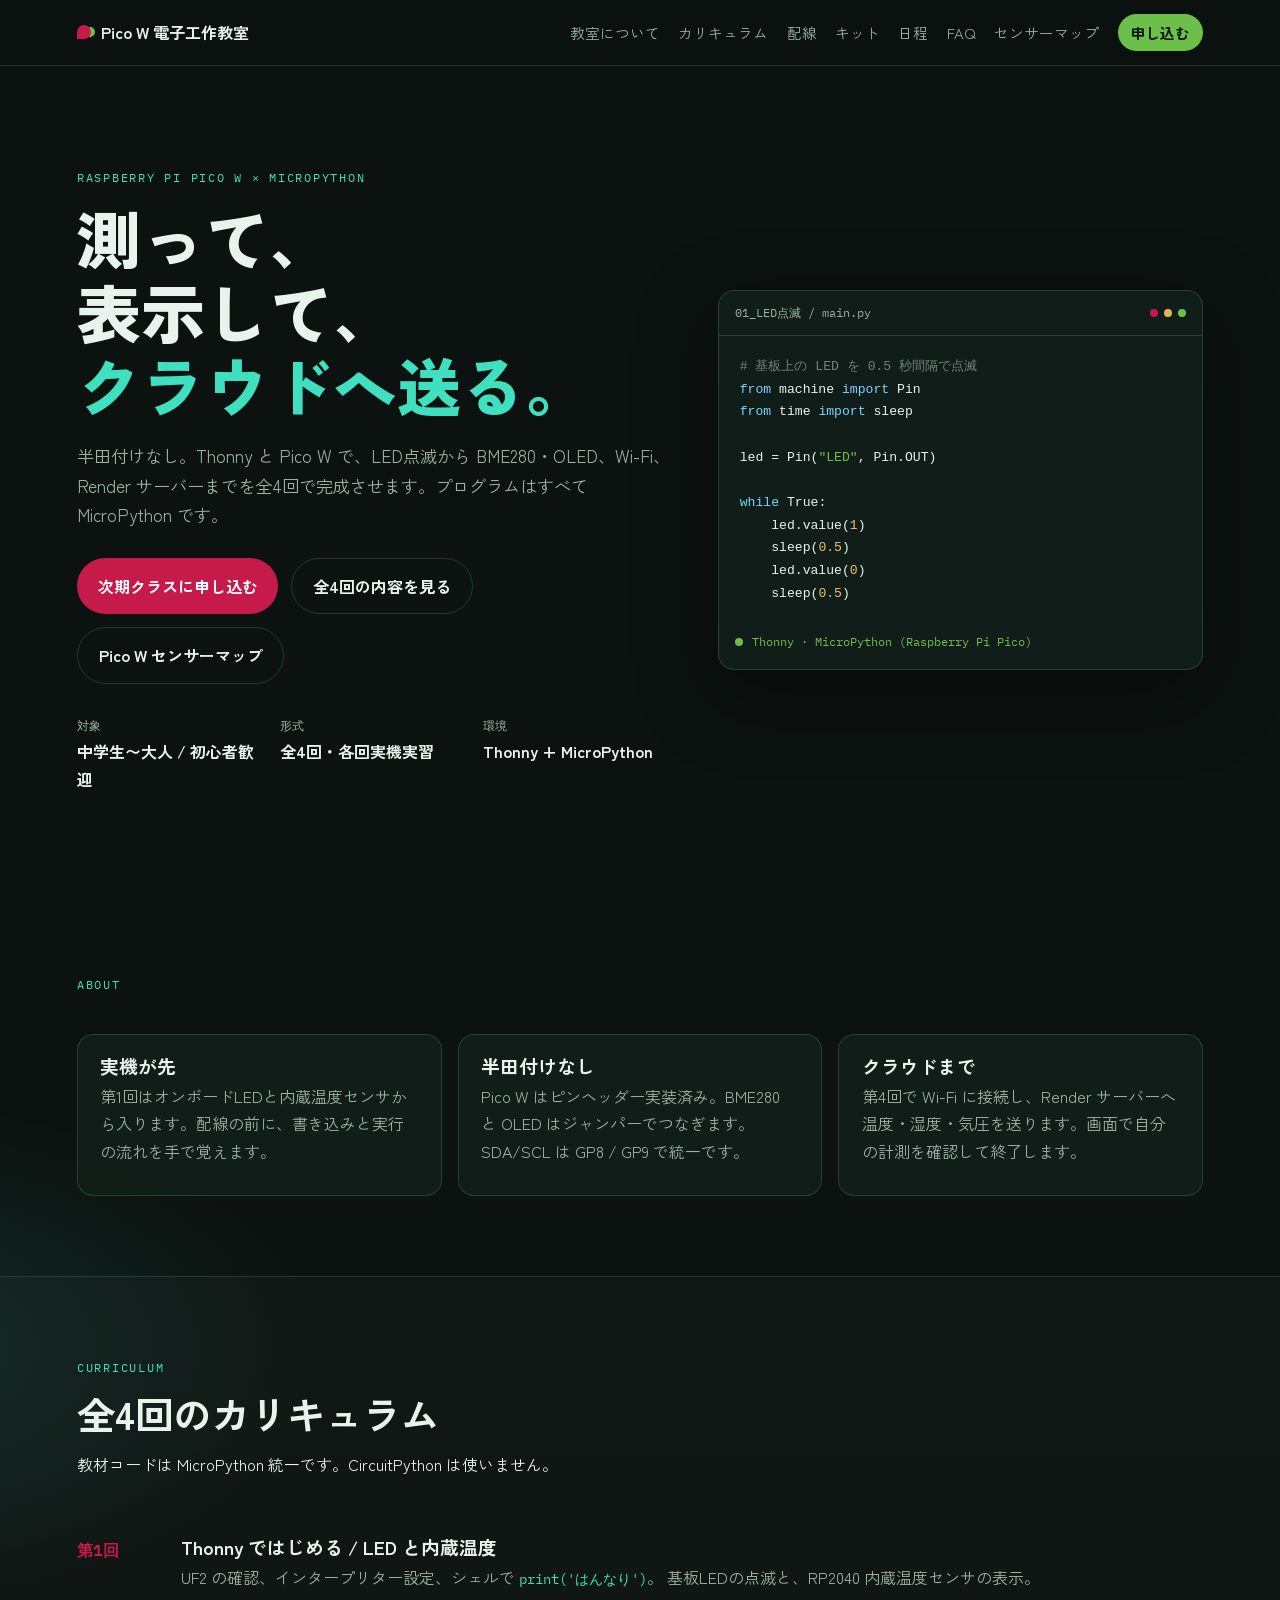
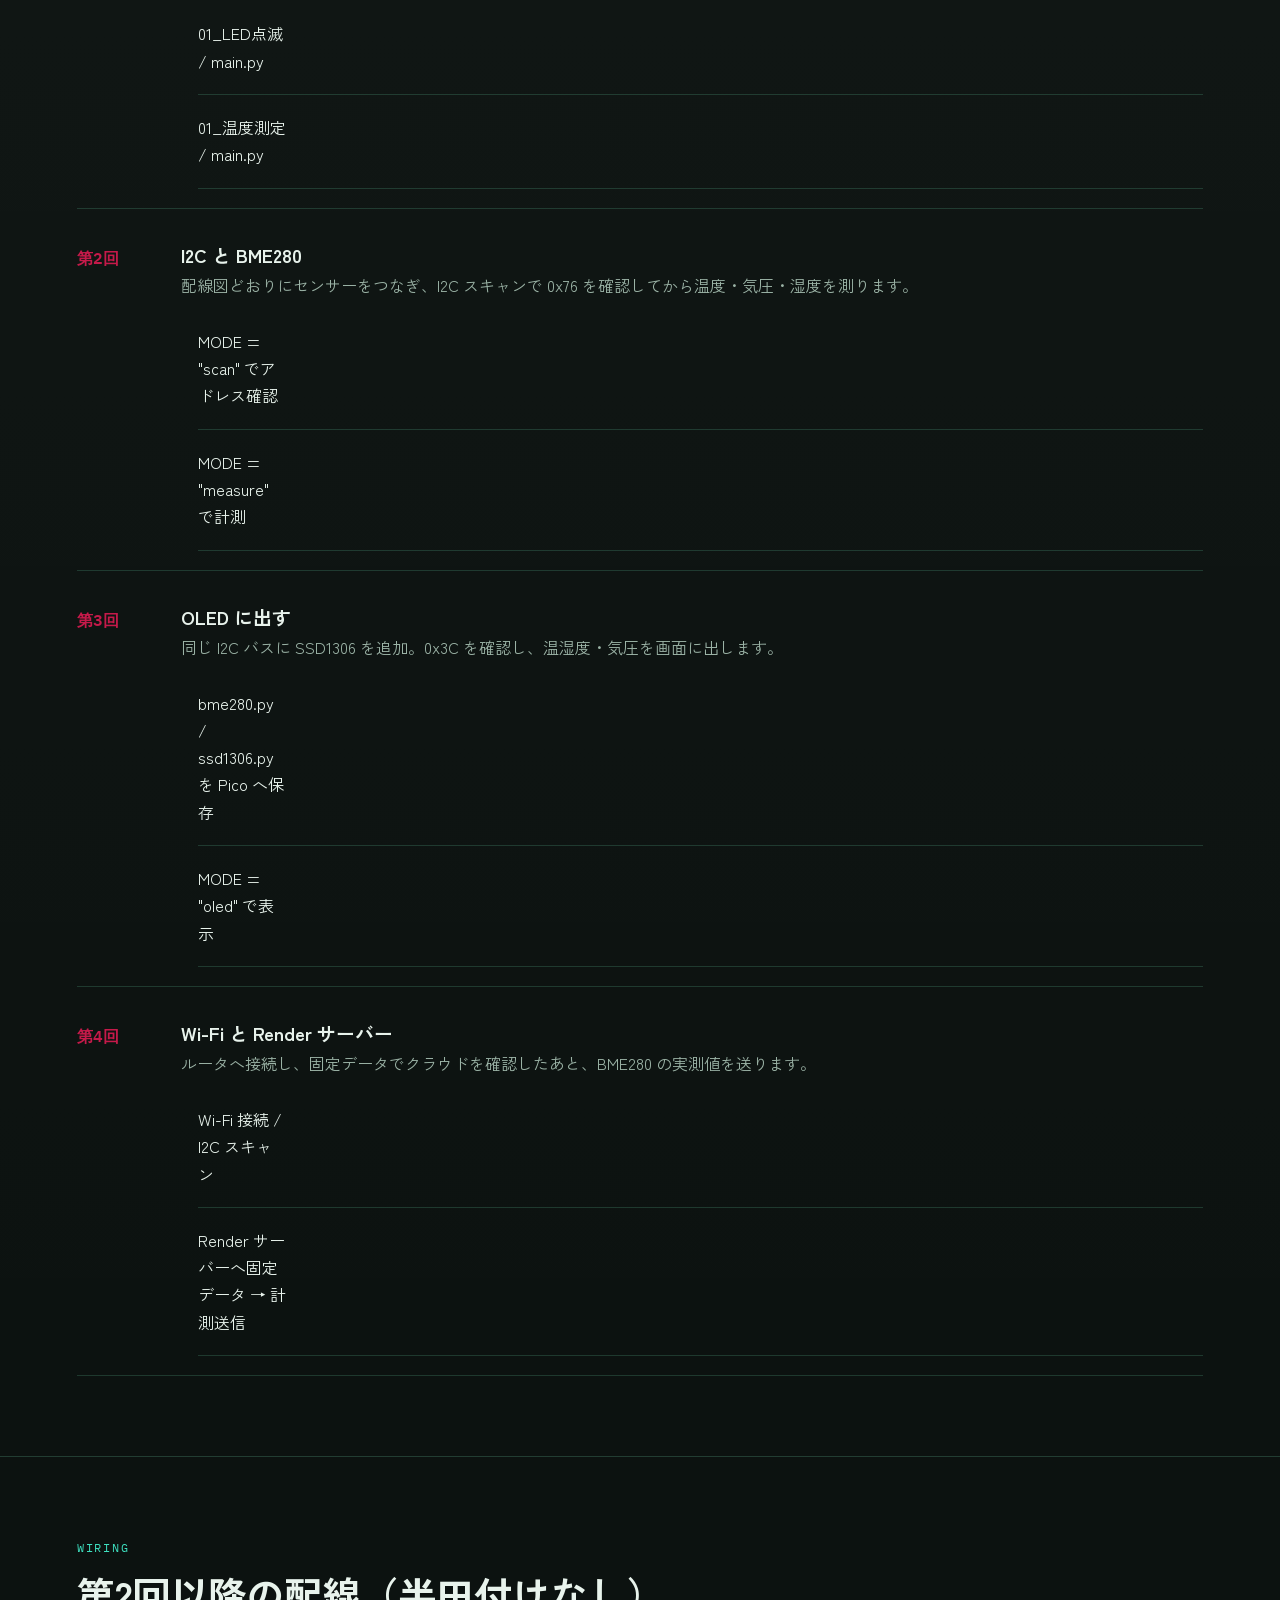
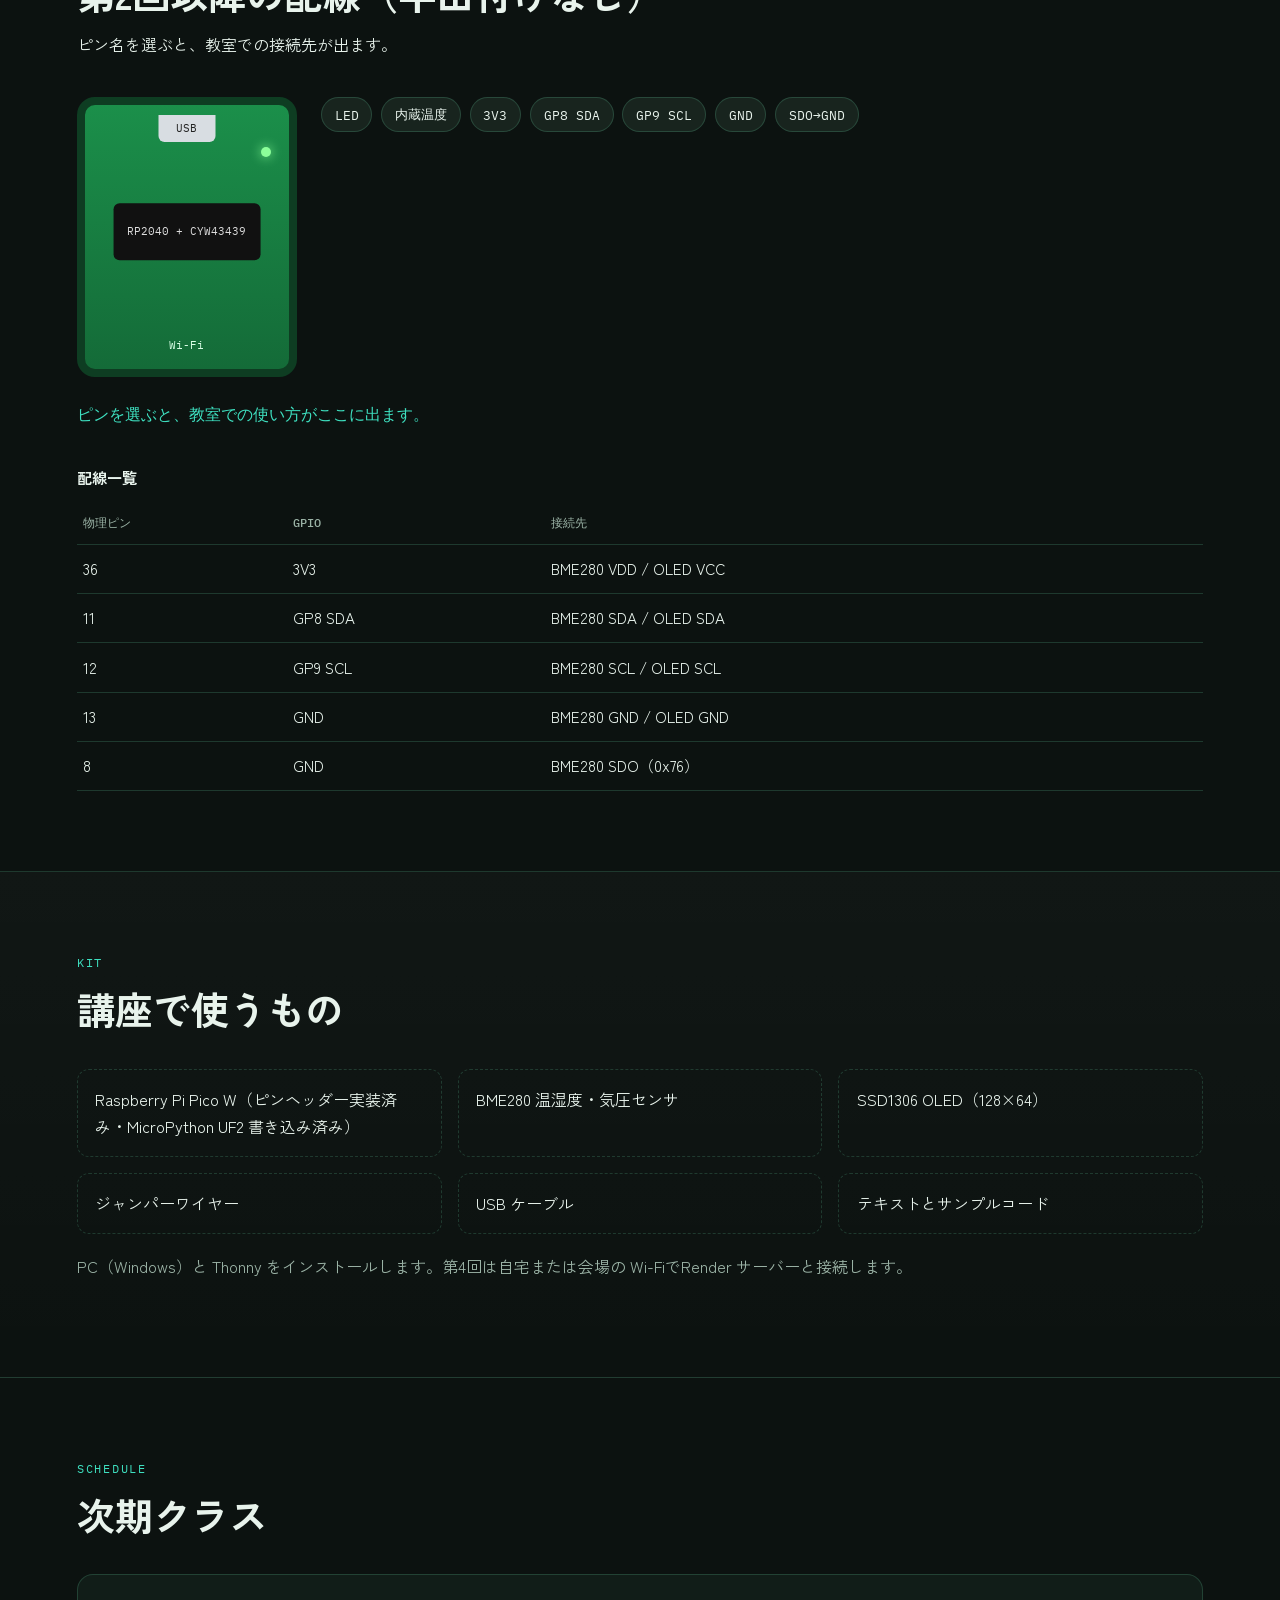
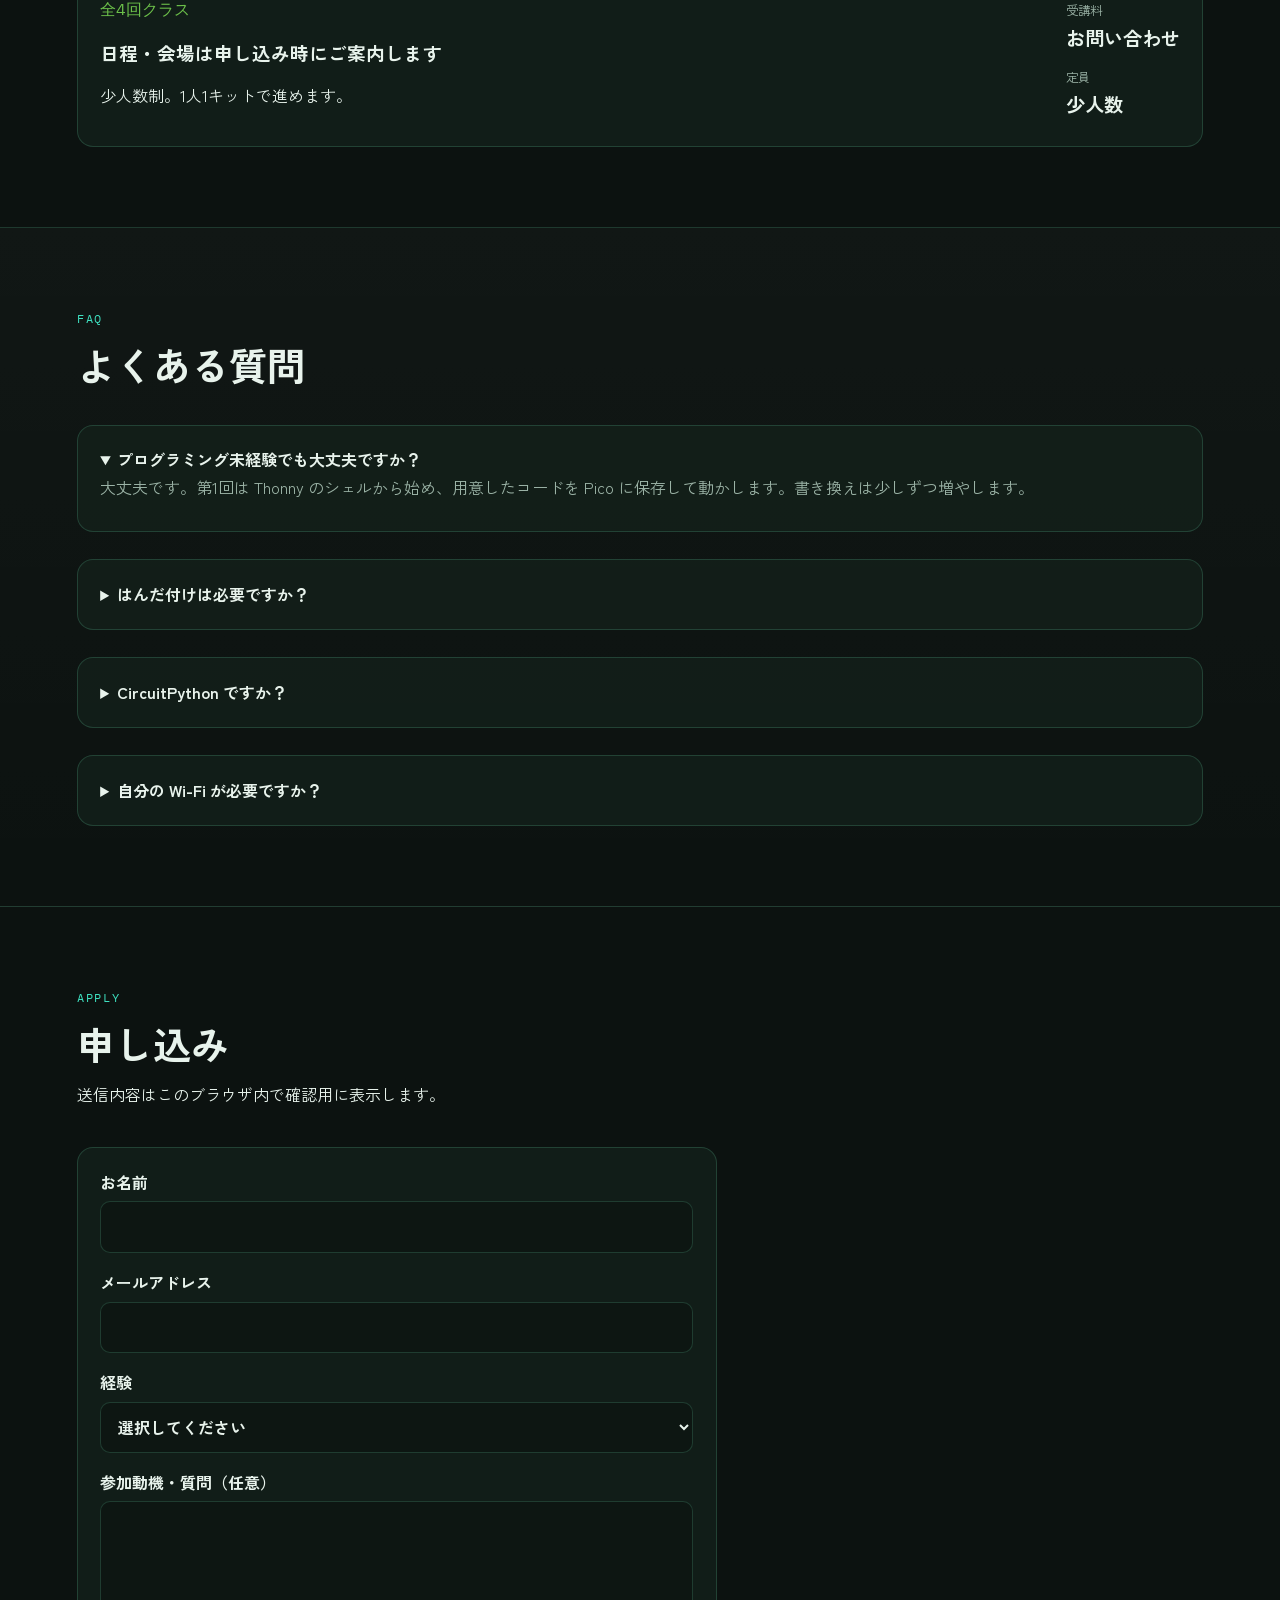
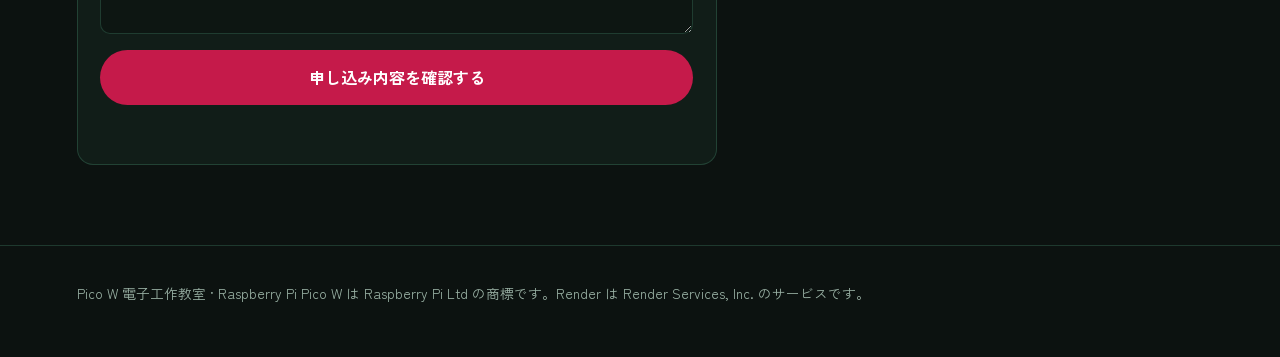
==== commit 132a8772: "Add a dedicated sensor map page for the workshop site. Co-authored-by: Cursor <cursoragent@cursor.co" ====
--- a/index.html
+++ b/index.html
@@ -33,6 +33,7 @@
         <a href="#kit">キット</a>
         <a href="#schedule">日程</a>
         <a href="#faq">FAQ</a>
+        <a href="sensor-map.html">センサーマップ</a>
         <a class="nav-cta" href="#apply">申し込む</a>
       </nav>
     </header>
@@ -49,7 +50,7 @@
           <div class="hero-actions">
             <a class="btn btn-primary" href="#apply">次期クラスに申し込む</a>
             <a class="btn btn-ghost" href="#curriculum">全4回の内容を見る</a>
-            <a class="btn btn-ghost" href="https://pico-w-workshop.onrender.com/">Pico W センサーマップ</a>
+            <a class="btn btn-ghost" href="sensor-map.html">Pico W センサーマップ</a>
           </div>
           <dl class="hero-meta">
             <div>
--- a/css/style.css
+++ b/css/style.css
@@ -652,3 +652,17 @@
     display: flex;
   }
 }
+
+.map-page {
+  overflow: hidden;
+}
+
+.map-frame {
+  position: fixed;
+  top: 72px;
+  left: 0;
+  width: 100%;
+  height: calc(100vh - 72px);
+  border: 0;
+  background: #fff;
+}
